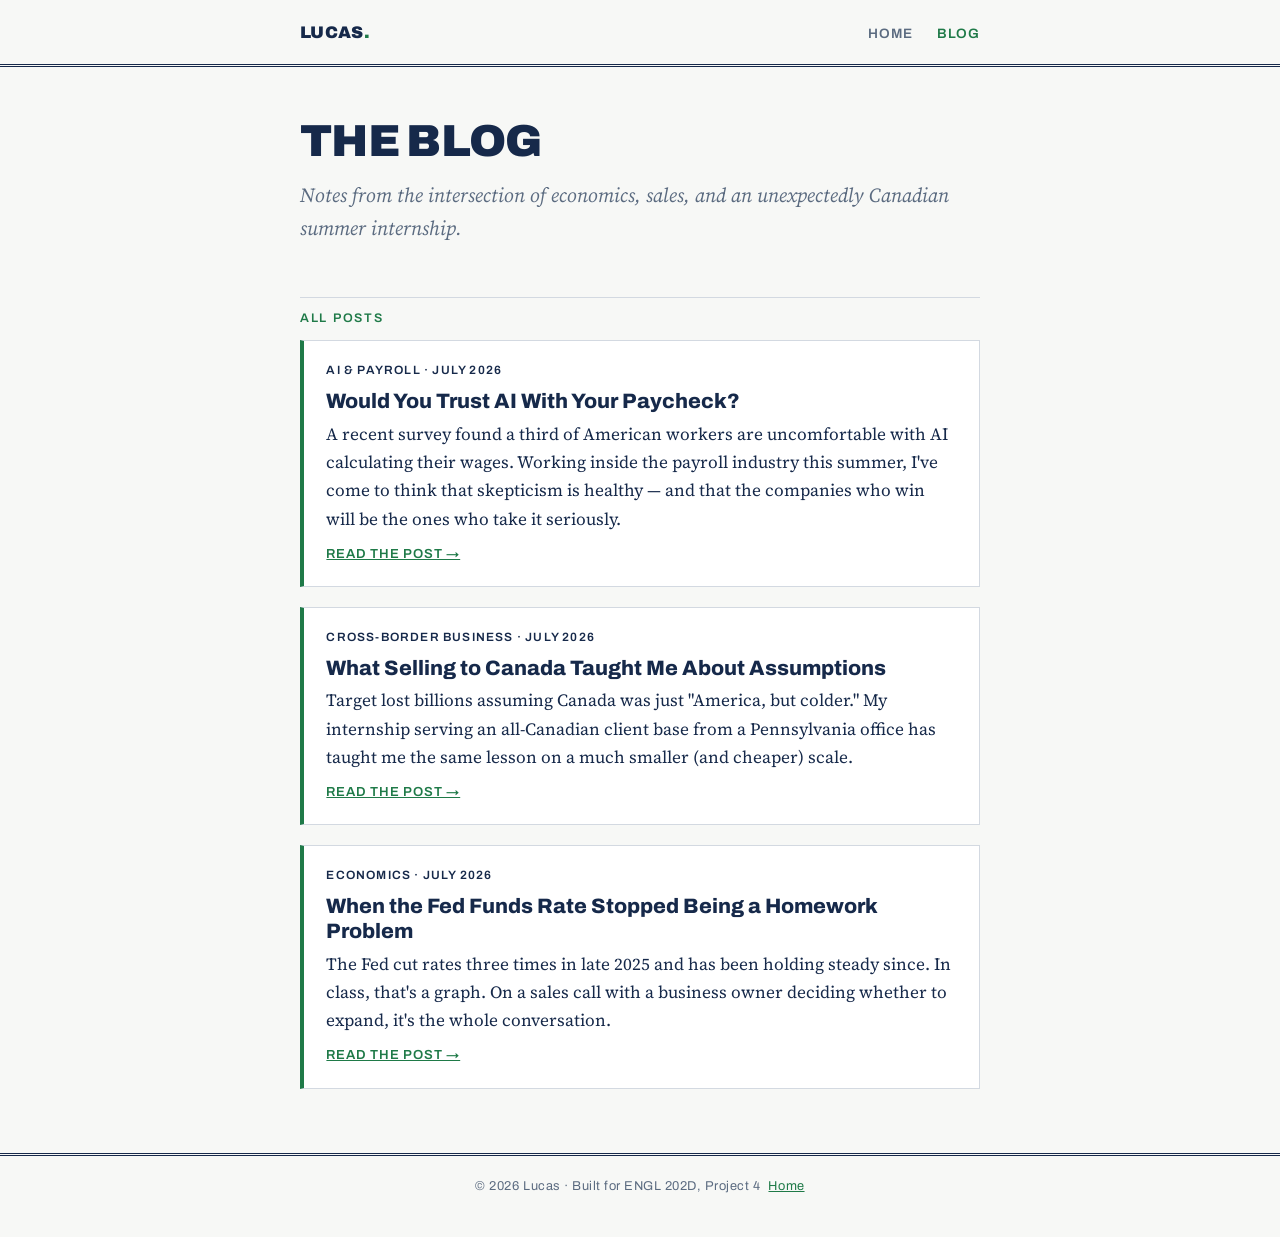
==== blog.html @ 2762b64a "Add files via upload" ====
<!DOCTYPE html>
<html lang="en">
<head>
  <meta charset="UTF-8">
  <meta name="viewport" content="width=device-width, initial-scale=1.0">
  <title>Blog | Lucas</title>
  <link rel="stylesheet" href="styles.css">
</head>
<body>

<header>
  <div class="wrap header-inner">
    <a class="wordmark" href="index.html">Lucas<span>.</span></a>
    <nav>
      <a href="index.html">Home</a>
      <a href="blog.html" aria-current="page">Blog</a>
    </nav>
  </div>
</header>

<main class="wrap">

  <section class="hero">
    <h1 style="font-size:clamp(2rem,6vw,2.8rem);">The Blog</h1>
    <p class="headline">Notes from the intersection of economics, sales, and an unexpectedly Canadian summer internship.</p>
  </section>

  <p class="eyebrow">All Posts</p>

  <div class="post-card">
    <p class="meta">AI &amp; Payroll · July 2026</p>
    <h2><a href="post-ai-payroll.html">Would You Trust AI With Your Paycheck?</a></h2>
    <p>A recent survey found a third of American workers are uncomfortable with AI calculating their wages. Working inside the payroll industry this summer, I've come to think that skepticism is healthy — and that the companies who win will be the ones who take it seriously.</p>
    <a class="read-more" href="post-ai-payroll.html">Read the post →</a>
  </div>

  <div class="post-card">
    <p class="meta">Cross-Border Business · July 2026</p>
    <h2><a href="post-canada.html">What Selling to Canada Taught Me About Assumptions</a></h2>
    <p>Target lost billions assuming Canada was just "America, but colder." My internship serving an all-Canadian client base from a Pennsylvania office has taught me the same lesson on a much smaller (and cheaper) scale.</p>
    <a class="read-more" href="post-canada.html">Read the post →</a>
  </div>

  <div class="post-card">
    <p class="meta">Economics · July 2026</p>
    <h2><a href="post-rates.html">When the Fed Funds Rate Stopped Being a Homework Problem</a></h2>
    <p>The Fed cut rates three times in late 2025 and has been holding steady since. In class, that's a graph. On a sales call with a business owner deciding whether to expand, it's the whole conversation.</p>
    <a class="read-more" href="post-rates.html">Read the post →</a>
  </div>

</main>

<footer>
  <div class="wrap" style="display:flex;justify-content:space-between;flex-wrap:wrap;gap:.5rem;">
    <span>© 2026 Lucas · Built for ENGL 202D, Project 4</span>
    <span><a href="index.html">Home</a></span>
  </div>
</footer>

</body>
</html>
---- styles.css ----
/* Lucas — ENGL 202D Project 4 profile site */

@import url('https://fonts.googleapis.com/css2?family=Archivo:wght@500;600;800;900&family=Source+Serif+4:ital,opsz,wght@0,8..60,400;0,8..60,600;1,8..60,400&display=swap');

:root {
  --ink: #16294a;
  --paper: #f7f8f6;
  --green: #1f7a48;
  --slate: #5b6b80;
  --rule: #d3d9e1;
  --card: #ffffff;
}

* { box-sizing: border-box; margin: 0; padding: 0; }

html { scroll-behavior: smooth; }

body {
  background: var(--paper);
  color: var(--ink);
  font-family: 'Source Serif 4', Georgia, serif;
  font-size: 1.075rem;
  line-height: 1.65;
}

.wrap {
  max-width: 720px;
  margin: 0 auto;
  padding: 0 1.25rem;
}

/* ---------- Header / nav ---------- */

header {
  border-bottom: 3px double var(--ink);
  padding: 1.1rem 0;
}

.header-inner {
  display: flex;
  align-items: baseline;
  justify-content: space-between;
  flex-wrap: wrap;
  gap: .5rem 1rem;
}

.wordmark {
  font-family: 'Archivo', sans-serif;
  font-weight: 900;
  font-size: 1.05rem;
  letter-spacing: .02em;
  text-transform: uppercase;
  text-decoration: none;
  color: var(--ink);
}

.wordmark span { color: var(--green); }

nav a {
  font-family: 'Archivo', sans-serif;
  font-weight: 600;
  font-size: .85rem;
  letter-spacing: .06em;
  text-transform: uppercase;
  text-decoration: none;
  color: var(--slate);
  margin-left: 1.25rem;
}

nav a:hover, nav a[aria-current="page"] { color: var(--green); }

/* ---------- Ledger-style section labels ---------- */

.eyebrow {
  font-family: 'Archivo', sans-serif;
  font-weight: 600;
  font-size: .78rem;
  letter-spacing: .14em;
  text-transform: uppercase;
  color: var(--green);
  border-top: 1px solid var(--rule);
  padding-top: .6rem;
  margin: 2.75rem 0 .75rem;
}

/* ---------- Hero (home) ---------- */

.hero { padding: 3.25rem 0 0.5rem; }

.hero h1 {
  font-family: 'Archivo', sans-serif;
  font-weight: 900;
  font-size: clamp(2.4rem, 7vw, 3.6rem);
  line-height: 1.02;
  letter-spacing: -0.015em;
  text-transform: uppercase;
}

.hero .headline {
  font-size: 1.25rem;
  font-style: italic;
  color: var(--slate);
  margin-top: .9rem;
  max-width: 34em;
}

/* ticker line of quick facts */
.ticker {
  display: flex;
  flex-wrap: wrap;
  gap: .4rem .75rem;
  margin-top: 1.5rem;
  padding: .7rem 0;
  border-top: 3px double var(--ink);
  border-bottom: 1px solid var(--rule);
  font-family: 'Archivo', sans-serif;
  font-weight: 600;
  font-size: .8rem;
  letter-spacing: .05em;
  text-transform: uppercase;
  color: var(--ink);
}

.ticker li { list-style: none; }
.ticker li:not(:last-child)::after {
  content: "·";
  color: var(--green);
  margin-left: .75rem;
}

/* ---------- Links & buttons ---------- */

a { color: var(--green); }

.links { display: flex; flex-wrap: wrap; gap: .6rem; margin-top: 1.25rem; }

.btn {
  font-family: 'Archivo', sans-serif;
  font-weight: 600;
  font-size: .85rem;
  letter-spacing: .05em;
  text-transform: uppercase;
  text-decoration: none;
  color: var(--ink);
  background: var(--card);
  border: 1px solid var(--ink);
  padding: .5rem .9rem;
}

.btn:hover { background: var(--ink); color: var(--paper); }

/* ---------- Prose ---------- */

.prose p { margin-bottom: 1rem; }

.prose h2 {
  font-family: 'Archivo', sans-serif;
  font-weight: 800;
  font-size: 1.35rem;
  letter-spacing: -.01em;
  margin: 2rem 0 .75rem;
}

/* ---------- Blog index cards ---------- */

.post-card {
  background: var(--card);
  border: 1px solid var(--rule);
  border-left: 4px solid var(--green);
  padding: 1.25rem 1.4rem;
  margin-bottom: 1.25rem;
}

.post-card h2 {
  font-family: 'Archivo', sans-serif;
  font-weight: 800;
  font-size: 1.3rem;
  line-height: 1.2;
  margin-bottom: .35rem;
}

.post-card h2 a { color: var(--ink); text-decoration: none; }
.post-card h2 a:hover { color: var(--green); }

.meta {
  font-family: 'Archivo', sans-serif;
  font-weight: 600;
  font-size: .75rem;
  letter-spacing: .1em;
  text-transform: uppercase;
  color: var(--slate);
  margin-bottom: .5rem;
}

.post-card p { color: var(--ink); }

.read-more {
  display: inline-block;
  margin-top: .6rem;
  font-family: 'Archivo', sans-serif;
  font-weight: 600;
  font-size: .82rem;
  letter-spacing: .06em;
  text-transform: uppercase;
}

/* ---------- Article pages ---------- */

.post-title {
  font-family: 'Archivo', sans-serif;
  font-weight: 900;
  font-size: clamp(1.9rem, 5.5vw, 2.6rem);
  line-height: 1.08;
  letter-spacing: -.015em;
  margin-top: 2.5rem;
}

.post-header .meta { margin-top: .75rem; }

figure {
  background: var(--card);
  border: 1px solid var(--rule);
  padding: 1.25rem 1.25rem .9rem;
  margin: 1.75rem 0;
}

figure svg { width: 100%; height: auto; display: block; }

figcaption {
  font-family: 'Archivo', sans-serif;
  font-size: .78rem;
  letter-spacing: .03em;
  color: var(--slate);
  margin-top: .7rem;
  border-top: 1px solid var(--rule);
  padding-top: .5rem;
}

/* ---------- Footer ---------- */

footer {
  margin-top: 4rem;
  border-top: 3px double var(--ink);
  padding: 1.25rem 0 2.5rem;
  font-family: 'Archivo', sans-serif;
  font-size: .8rem;
  letter-spacing: .04em;
  color: var(--slate);
  display: flex;
  justify-content: space-between;
  flex-wrap: wrap;
  gap: .5rem;
}

/* ---------- Small screens ---------- */

@media (max-width: 520px) {
  nav a { margin-left: .9rem; }
  .hero { padding-top: 2.25rem; }
}

@media (prefers-reduced-motion: reduce) {
  html { scroll-behavior: auto; }
}
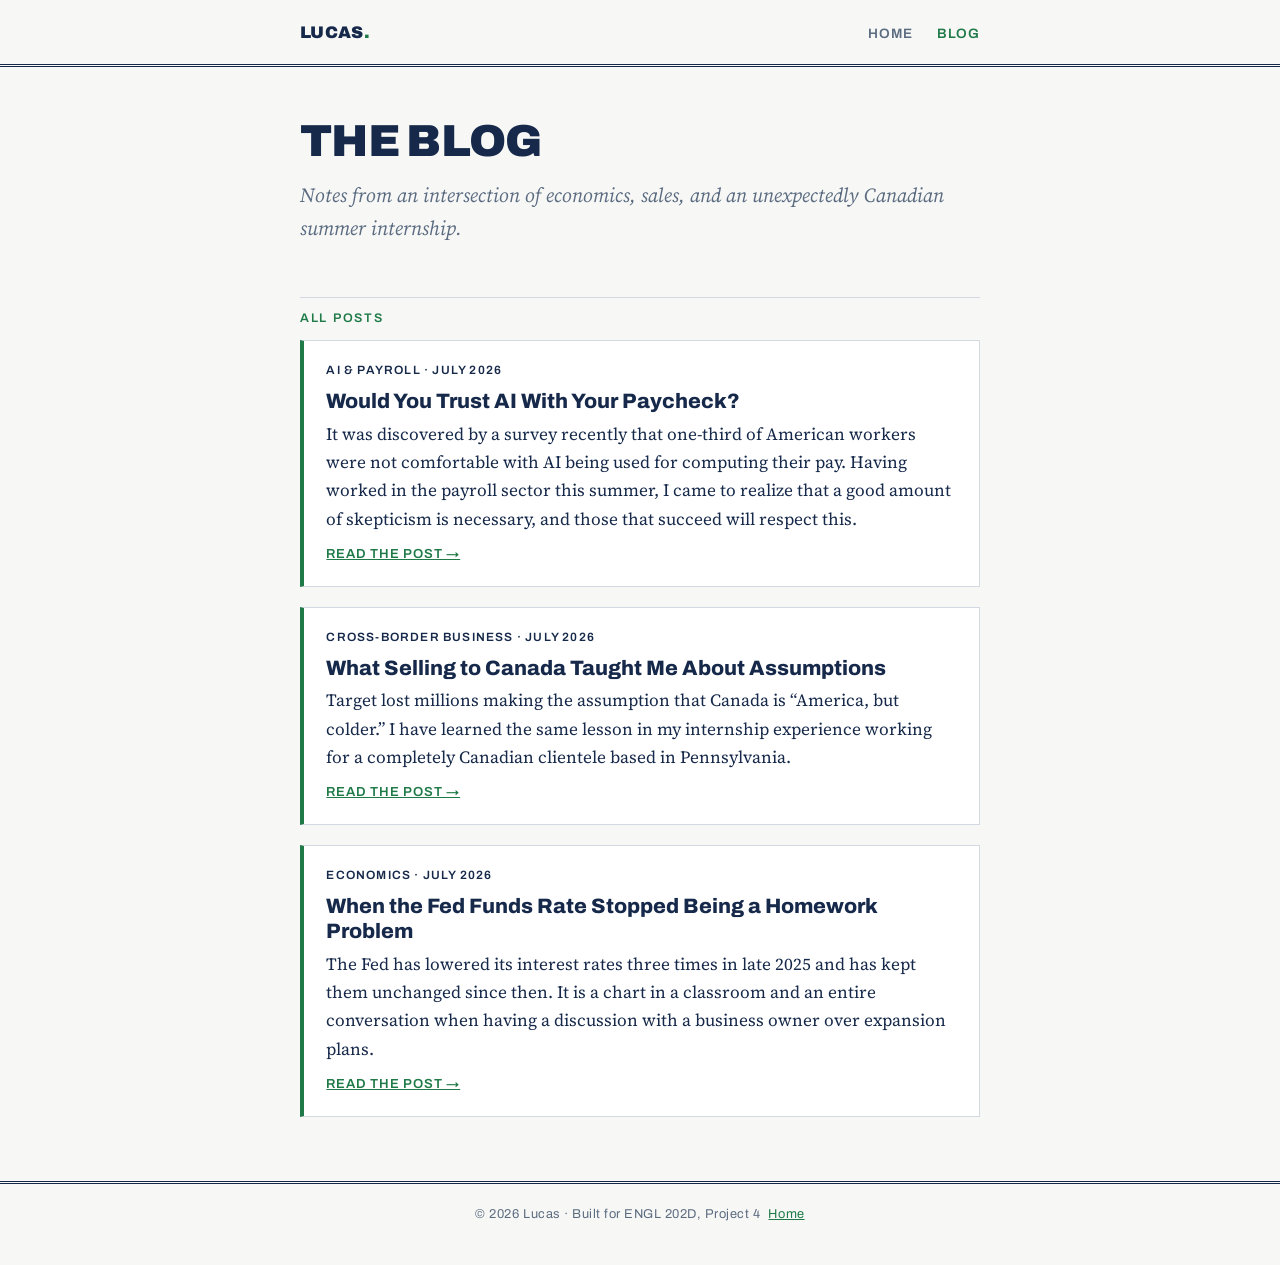
==== commit bf3f08fa: "Update blog.html" ====
--- a/blog.html
+++ b/blog.html
@@ -22,7 +22,7 @@
 
   <section class="hero">
     <h1 style="font-size:clamp(2rem,6vw,2.8rem);">The Blog</h1>
-    <p class="headline">Notes from the intersection of economics, sales, and an unexpectedly Canadian summer internship.</p>
+    <p class="headline">Notes from an intersection of economics, sales, and an unexpectedly Canadian summer internship.</p>
   </section>
 
   <p class="eyebrow">All Posts</p>
@@ -30,21 +30,21 @@
   <div class="post-card">
     <p class="meta">AI &amp; Payroll · July 2026</p>
     <h2><a href="post-ai-payroll.html">Would You Trust AI With Your Paycheck?</a></h2>
-    <p>A recent survey found a third of American workers are uncomfortable with AI calculating their wages. Working inside the payroll industry this summer, I've come to think that skepticism is healthy — and that the companies who win will be the ones who take it seriously.</p>
+    <p>It was discovered by a survey recently that one-third of American workers were not comfortable with AI being used for computing their pay. Having worked in the payroll sector this summer, I came to realize that a good amount of skepticism is necessary, and those that succeed will respect this.</p>
     <a class="read-more" href="post-ai-payroll.html">Read the post →</a>
   </div>
 
   <div class="post-card">
     <p class="meta">Cross-Border Business · July 2026</p>
     <h2><a href="post-canada.html">What Selling to Canada Taught Me About Assumptions</a></h2>
-    <p>Target lost billions assuming Canada was just "America, but colder." My internship serving an all-Canadian client base from a Pennsylvania office has taught me the same lesson on a much smaller (and cheaper) scale.</p>
+    <p>Target lost millions making the assumption that Canada is “America, but colder.” I have learned the same lesson in my internship experience working for a completely Canadian clientele based in Pennsylvania.</p>
     <a class="read-more" href="post-canada.html">Read the post →</a>
   </div>
 
   <div class="post-card">
     <p class="meta">Economics · July 2026</p>
     <h2><a href="post-rates.html">When the Fed Funds Rate Stopped Being a Homework Problem</a></h2>
-    <p>The Fed cut rates three times in late 2025 and has been holding steady since. In class, that's a graph. On a sales call with a business owner deciding whether to expand, it's the whole conversation.</p>
+    <p>The Fed has lowered its interest rates three times in late 2025 and has kept them unchanged since then. It is a chart in a classroom and an entire conversation when having a discussion with a business owner over expansion plans.</p>
     <a class="read-more" href="post-rates.html">Read the post →</a>
   </div>
 
